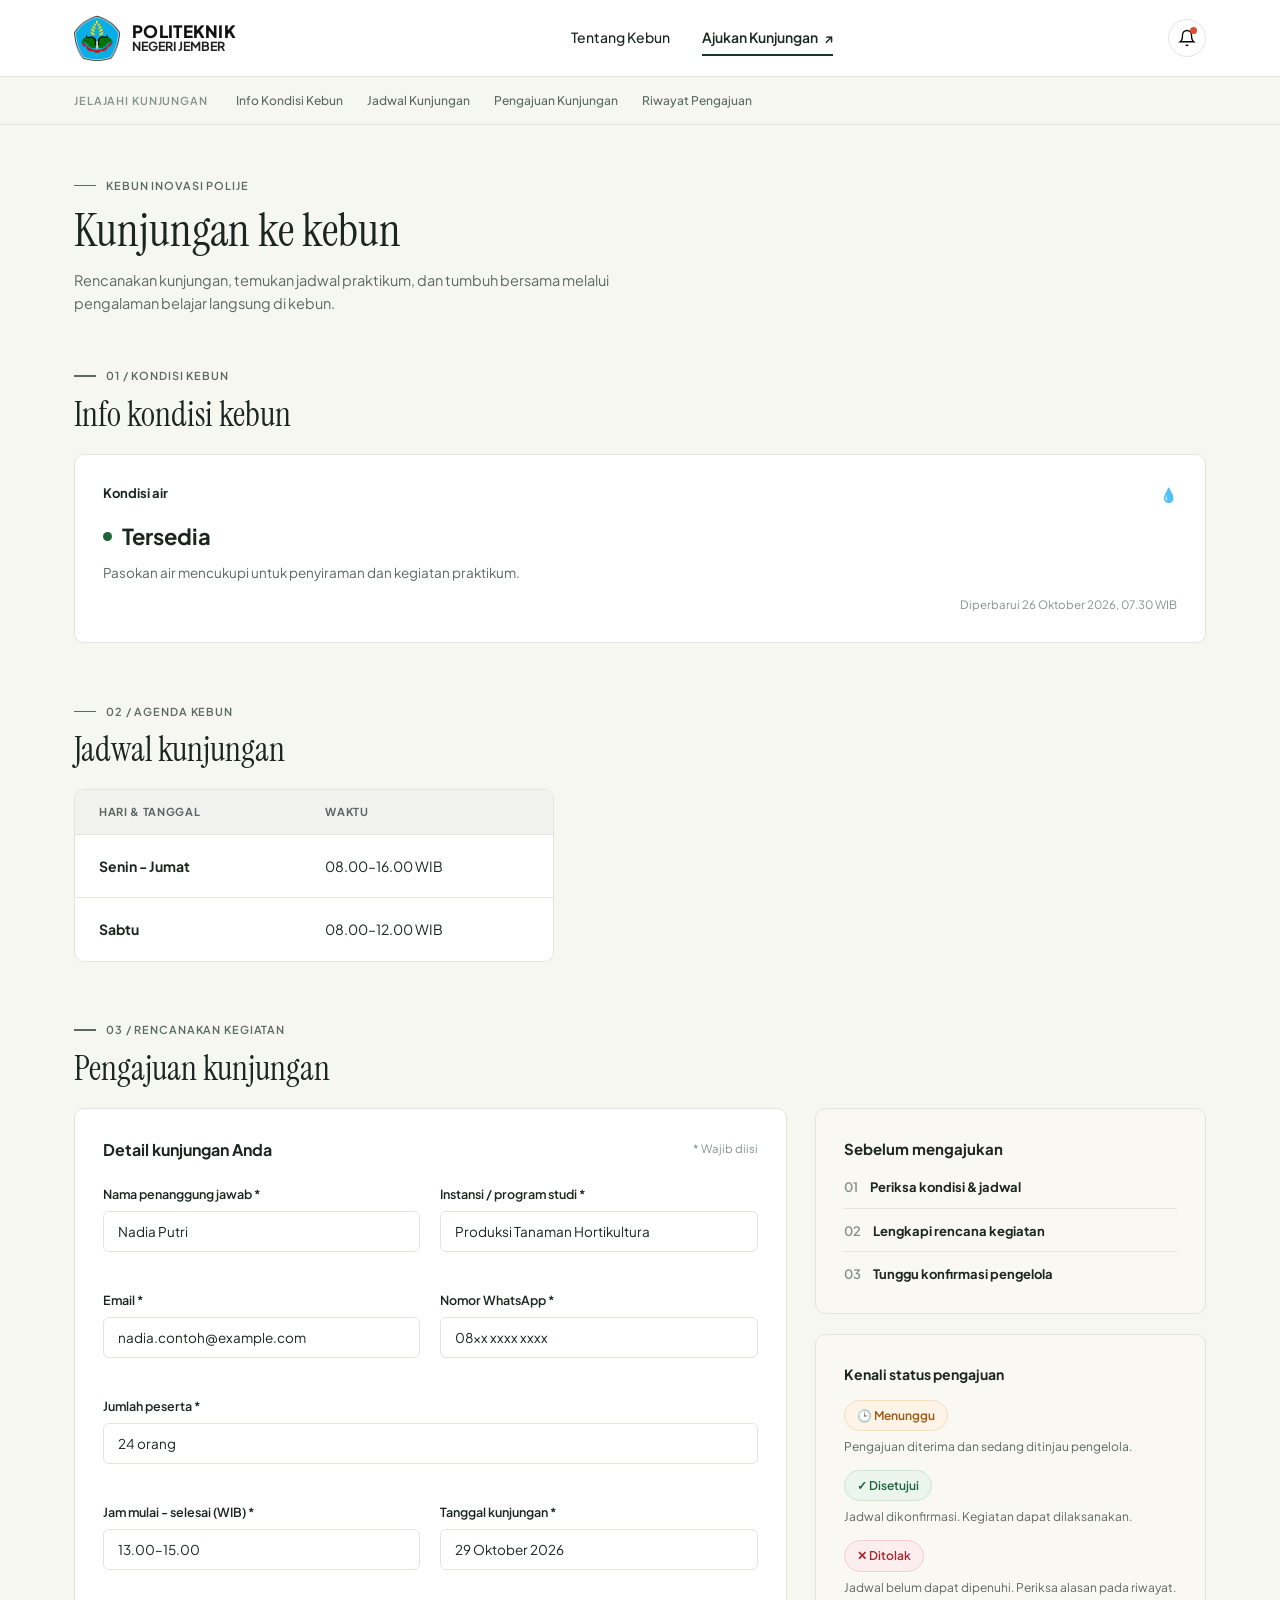
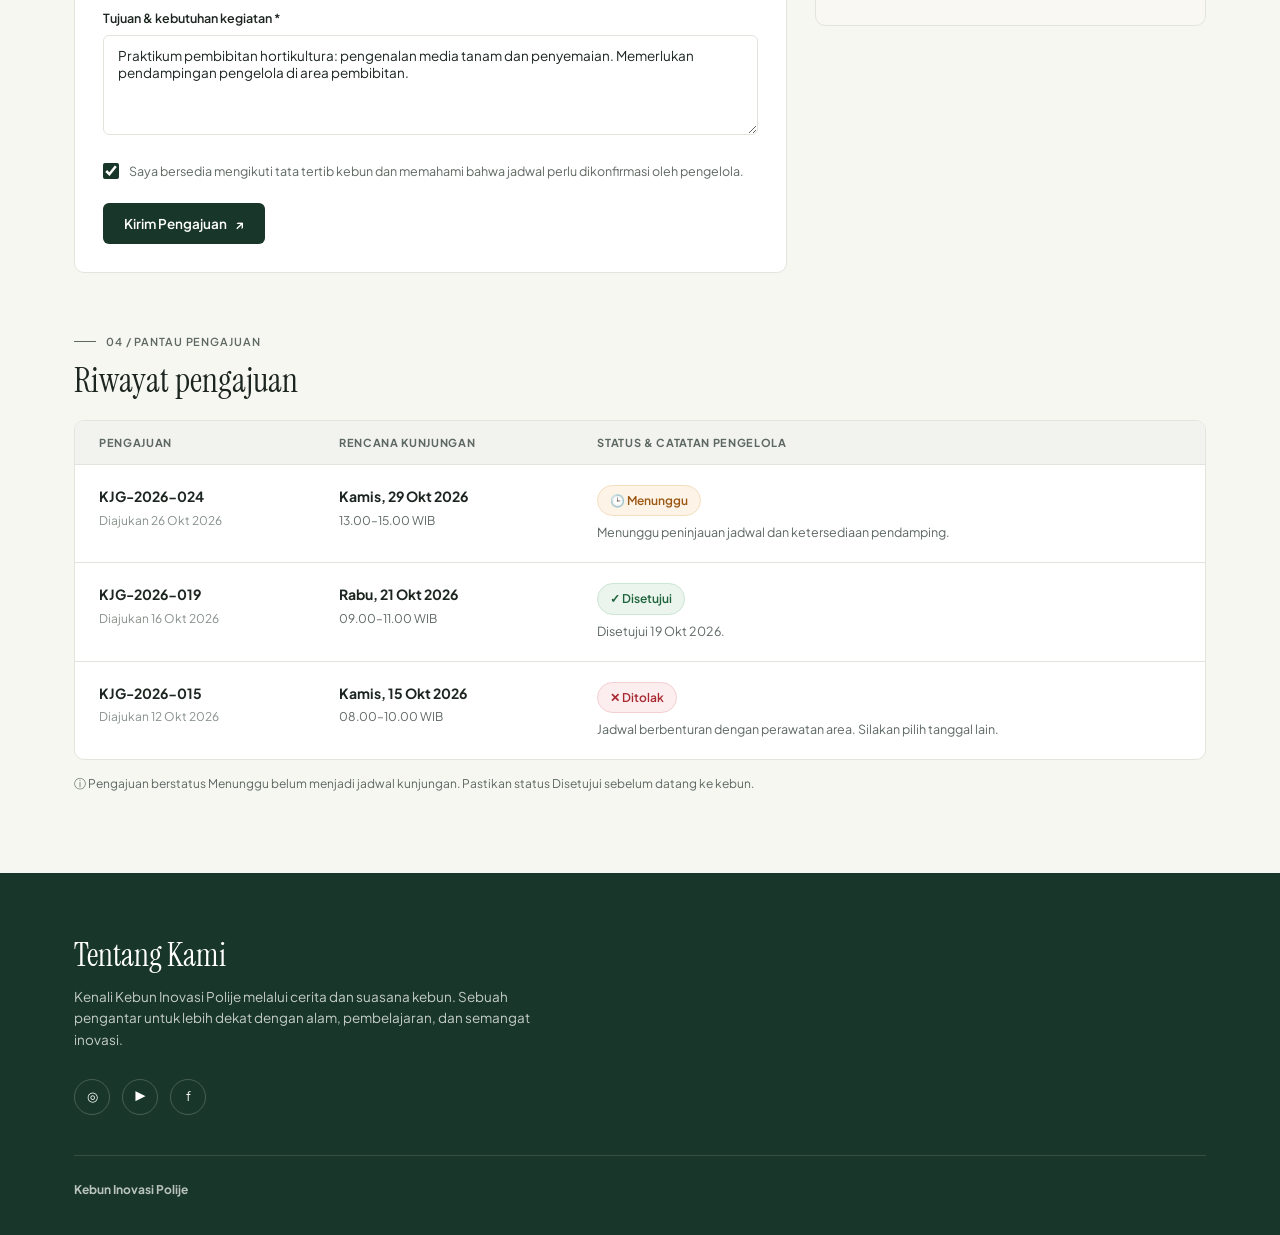
==== kunjungan.html @ e6112f81 "first commit" ====
<!DOCTYPE html>
<html lang="id">
<head>
  <meta charset="UTF-8">
  <meta name="viewport" content="width=device-width, initial-scale=1.0">
  <title>Kunjungan ke Kebun — Kebun Inovasi Polije</title>
  <link rel="stylesheet" href="assets/css/styles.css">
</head>
<body>

  <!-- NAVBAR PENGUNJUNG -->
  <header class="navbar">
    <div class="container navbar-inner">
      <a href="index.html" class="brand-logo">
        <img src="assets/images/logo-polije.png" 
             alt="Logo Polije" 
             onerror="this.src='https://placehold.co/96x96/0A75AD/FFFFFF?text=POLIJE'">
        <div class="brand-text">
          <strong>POLITEKNIK</strong>
          <span>NEGERI JEMBER</span>
        </div>
      </a>

      <div class="nav-links">
        <a href="tentang-kebun.html" class="nav-item">Tentang Kebun</a>
        <a href="kunjungan.html" class="nav-item active">Ajukan Kunjungan <span>↗</span></a>
      </div>

      <button class="bell-btn" onclick="toggleNotifPopover(event)" title="Notifikasi">
        <svg width="18" height="18" fill="none" stroke="currentColor" stroke-width="1.8" viewBox="0 0 24 24">
          <path d="M18 8A6 6 0 0 0 6 8c0 7-3 9-3 9h18s-3-2-3-9"></path>
          <path d="M13.73 21a2 2 0 0 1-3.46 0"></path>
        </svg>
        <span class="bell-dot"></span>
      </button>
    </div>

    <!-- POPOVER NOTIFIKASI -->
    <div class="notif-popover" id="notifPopover">
      <div style="display:flex; justify-content:space-between; align-items:center; margin-bottom:12px;">
        <strong style="font-size:13.5px;">Notifikasi</strong>
        <span style="font-size:11.5px; color:var(--text-light);">2 baru</span>
      </div>
      <div class="notif-item-mini approved">
        <div style="display:flex; gap:8px; align-items:flex-start;">
          <span style="color:var(--status-green-text); font-weight:bold;">✓</span>
          <div>
            <strong style="display:block; color:var(--text-main);">Disetujui</strong>
            <span style="color:var(--text-muted); font-size:11.5px;">KJ-2026-018 • Rabu, 21 Okt 2026 • 09.00–11.00 WIB</span>
          </div>
        </div>
      </div>
      <div class="notif-item-mini rejected">
        <div style="display:flex; gap:8px; align-items:flex-start;">
          <span style="color:var(--status-red-text); font-weight:bold;">✕</span>
          <div>
            <strong style="display:block; color:var(--text-main);">Ditolak</strong>
            <span style="color:var(--text-muted); font-size:11.5px;">KJ-2026-015 • Kamis, 15 Okt 2026 • 08.00–10.00 WIB</span>
          </div>
        </div>
      </div>
      <a href="notifikasi.html" class="btn btn-primary" style="width:100%; padding:9px;">
        Lihat selengkapnya
      </a>
    </div>
  </header>

  <main style="flex:1;">
    <div class="subnav">
      <div class="container subnav-inner">
        <div class="subnav-left">
          <span class="subnav-label">JELAJAHI KUNJUNGAN</span>
          <div class="subnav-links">
            <a href="#info-kondisi">Info Kondisi Kebun</a>
            <a href="#jadwal-kunjungan">Jadwal Kunjungan</a>
            <a href="#form-pengajuan">Pengajuan Kunjungan</a>
            <a href="#riwayat-pengajuan">Riwayat Pengajuan</a>
          </div>
        </div>
      </div>
    </div>

    <div class="container" style="padding-top:44px;">
      <div class="eyebrow">KEBUN INOVASI POLIJE</div>
      <h1 class="page-title">Kunjungan ke kebun</h1>
      <p class="subtitle" style="margin-bottom:44px;">
        Rencanakan kunjungan, temukan jadwal praktikum, dan tumbuh bersama melalui pengalaman belajar langsung di kebun.
      </p>

      <!-- 01 / KONDISI KEBUN -->
      <div id="info-kondisi" style="margin-bottom:52px;">
        <div class="eyebrow">01 / KONDISI KEBUN</div>
        <h2 class="section-title" style="margin-bottom:20px;">Info kondisi kebun</h2>
        <div class="card">
          <div style="display:flex; justify-content:space-between; align-items:center; margin-bottom:14px;">
            <strong style="font-size:13px;">Kondisi air</strong>
            <span style="color:var(--text-muted);">💧</span>
          </div>
          <div style="display:flex; align-items:center; gap:10px; margin-bottom:8px;">
            <span id="publicWaterDot" style="width:9px; height:9px; border-radius:50%; background:#1E633A; display:inline-block;"></span>
            <strong id="publicWaterStatus" style="font-size:22px;">Tersedia</strong>
          </div>
          <p id="publicWaterDesc" style="color:var(--text-muted); font-size:13.5px;">
            Pasokan air mencukupi untuk penyiraman dan kegiatan praktikum.
          </p>
          <div style="text-align:right; font-size:11.5px; color:var(--text-light); margin-top:12px;" id="publicWaterTime">
            Diperbarui 26 Oktober 2026, 07.30 WIB
          </div>
        </div>
      </div>

      <!-- 02 / AGENDA KEBUN -->
      <div id="jadwal-kunjungan" style="margin-bottom:52px;">
        <div class="eyebrow">02 / AGENDA KEBUN</div>
        <h2 class="section-title" style="margin-bottom:20px;">Jadwal kunjungan</h2>
        <div class="table-card" style="max-width:480px;">
          <table class="data-table">
            <thead>
              <tr>
                <th>HARI & TANGGAL</th>
                <th>WAKTU</th>
              </tr>
            </thead>
            <tbody>
              <tr>
                <td><strong>Senin - Jumat</strong></td>
                <td>08.00–16.00 WIB</td>
              </tr>
              <tr>
                <td><strong>Sabtu</strong></td>
                <td>08.00–12.00 WIB</td>
              </tr>
            </tbody>
          </table>
        </div>
      </div>

      <!-- 03 / RENCANAKAN KEGIATAN -->
      <div id="form-pengajuan" style="margin-bottom:52px;">
        <div class="eyebrow">03 / RENCANAKAN KEGIATAN</div>
        <h2 class="section-title" style="margin-bottom:20px;">Pengajuan kunjungan</h2>

        <div style="display:grid; grid-template-columns: 1.55fr 0.85fr; gap:28px; align-items:start;">
          <form class="card" onsubmit="submitVisitForm(event)">
            <div style="display:flex; justify-content:space-between; align-items:center; margin-bottom:22px;">
              <strong style="font-size:16px;">Detail kunjungan Anda</strong>
              <span style="font-size:11.5px; color:var(--text-light);">* Wajib diisi</span>
            </div>

            <div class="form-grid">
              <div class="form-group">
                <label class="form-label">Nama penanggung jawab *</label>
                <input type="text" id="vName" class="form-input" value="Nadia Putri" required>
              </div>
              <div class="form-group">
                <label class="form-label">Instansi / program studi *</label>
                <input type="text" id="vInstansi" class="form-input" value="Produksi Tanaman Hortikultura" required>
              </div>
              <div class="form-group">
                <label class="form-label">Email *</label>
                <input type="email" id="vEmail" class="form-input" value="nadia.contoh@example.com" required>
              </div>
              <div class="form-group">
                <label class="form-label">Nomor WhatsApp *</label>
                <input type="text" id="vWa" class="form-input" value="08xx xxxx xxxx" required>
              </div>
              <div class="form-group full">
                <label class="form-label">Jumlah peserta *</label>
                <input type="text" id="vPeserta" class="form-input" value="24 orang" required>
              </div>
              <div class="form-group">
                <label class="form-label">Jam mulai - selesai (WIB) *</label>
                <input type="text" id="vWaktu" class="form-input" value="13.00–15.00" required>
              </div>
              <div class="form-group">
                <label class="form-label">Tanggal kunjungan *</label>
                <input type="text" id="vTanggal" class="form-input" value="29 Oktober 2026" required>
              </div>
              <div class="form-group full">
                <label class="form-label">Tujuan & kebutuhan kegiatan *</label>
                <textarea id="vTujuan" class="form-textarea" required>Praktikum pembibitan hortikultura: pengenalan media tanam dan penyemaian. Memerlukan pendampingan pengelola di area pembibitan.</textarea>
              </div>
            </div>

            <label style="display:flex; align-items:center; gap:10px; font-size:12.5px; color:var(--text-muted); margin: 8px 0 22px; cursor:pointer;">
              <input type="checkbox" checked required style="accent-color:var(--primary-dark); width:16px; height:16px;">
              Saya bersedia mengikuti tata tertib kebun dan memahami bahwa jadwal perlu dikonfirmasi oleh pengelola.
            </label>

            <button type="submit" class="btn btn-primary">Kirim Pengajuan <span>↗</span></button>
          </form>

          <div style="display:flex; flex-direction:column; gap:20px;">
            <div class="card" style="background:var(--bg-cream);">
              <strong style="font-size:15px; display:block; margin-bottom:16px;">Sebelum mengajukan</strong>
              <div style="display:flex; flex-direction:column; gap:12px; font-size:13px;">
                <div style="display:flex; gap:12px; padding-bottom:10px; border-bottom:1px solid var(--border-color);">
                  <span style="color:var(--text-light); font-weight:600;">01</span>
                  <strong>Periksa kondisi & jadwal</strong>
                </div>
                <div style="display:flex; gap:12px; padding-bottom:10px; border-bottom:1px solid var(--border-color);">
                  <span style="color:var(--text-light); font-weight:600;">02</span>
                  <strong>Lengkapi rencana kegiatan</strong>
                </div>
                <div style="display:flex; gap:12px;">
                  <span style="color:var(--text-light); font-weight:600;">03</span>
                  <strong>Tunggu konfirmasi pengelola</strong>
                </div>
              </div>
            </div>

            <div class="card" style="background:var(--bg-cream);">
              <strong style="font-size:14px; display:block; margin-bottom:14px;">Kenali status pengajuan</strong>
              <div style="margin-bottom:14px;">
                <span class="badge badge-warning">🕒 Menunggu</span>
                <p style="font-size:12px; color:var(--text-muted); margin-top:6px;">Pengajuan diterima dan sedang ditinjau pengelola.</p>
              </div>
              <div style="margin-bottom:14px;">
                <span class="badge badge-success">✓ Disetujui</span>
                <p style="font-size:12px; color:var(--text-muted); margin-top:6px;">Jadwal dikonfirmasi. Kegiatan dapat dilaksanakan.</p>
              </div>
              <div>
                <span class="badge badge-danger">✕ Ditolak</span>
                <p style="font-size:12px; color:var(--text-muted); margin-top:6px;">Jadwal belum dapat dipenuhi. Periksa alasan pada riwayat.</p>
              </div>
            </div>
          </div>
        </div>
      </div>

      <!-- 04 / PANTAU PENGAJUAN -->
      <div id="riwayat-pengajuan">
        <div class="eyebrow">04 / PANTAU PENGAJUAN</div>
        <h2 class="section-title" style="margin-bottom:20px;">Riwayat pengajuan</h2>
        <div class="table-card">
          <table class="data-table">
            <thead>
              <tr>
                <th>PENGAJUAN</th>
                <th>RENCANA KUNJUNGAN</th>
                <th>STATUS & CATATAN PENGELOLA</th>
              </tr>
            </thead>
            <tbody id="publicHistoryTableBody"></tbody>
          </table>
        </div>
        <p style="font-size:12px; color:var(--text-muted); margin-top:14px;">
          ⓘ Pengajuan berstatus Menunggu belum menjadi jadwal kunjungan. Pastikan status Disetujui sebelum datang ke kebun.
        </p>
      </div>
    </div>
  </main>

  <footer class="footer-public">
    <div class="container">
      <h2 class="serif-heading">Tentang Kami</h2>
      <p>
        Kenali Kebun Inovasi Polije melalui cerita dan suasana kebun. Sebuah pengantar untuk lebih dekat dengan alam, pembelajaran, dan semangat inovasi.
      </p>
      <div class="social-links">
        <a href="#!" class="social-btn" title="Instagram" aria-label="Instagram">◎</a>
        <a href="#!" class="social-btn" title="YouTube" aria-label="YouTube">▶</a>
        <a href="#!" class="social-btn" title="Facebook" aria-label="Facebook">f</a>
      </div>
      <div class="footer-bottom">
        <strong>Kebun Inovasi Polije</strong>
      </div>
    </div>
  </footer>

  <script src="assets/js/app.js"></script>
  <script>
    function renderKunjunganPage() {
      const water = JSON.parse(localStorage.getItem('polije_water'));
      document.getElementById('publicWaterStatus').textContent = water.status;
      document.getElementById('publicWaterDesc').textContent = water.desc;
      document.getElementById('publicWaterTime').textContent = water.updated;

      const dot = document.getElementById('publicWaterDot');
      dot.style.background = water.status === 'Tersedia' ? '#1E633A' : (water.status === 'Terbatas' ? '#9C5714' : '#A82831');

      const subs = JSON.parse(localStorage.getItem('polije_submissions'));
      const tbody = document.getElementById('publicHistoryTableBody');
      tbody.innerHTML = subs.map(item => {
        const badgeClass = item.status === 'Disetujui' ? 'badge-success' : (item.status === 'Ditolak' ? 'badge-danger' : 'badge-warning');
        const icon = item.status === 'Disetujui' ? '✓' : (item.status === 'Ditolak' ? '✕' : '🕒');
        return `
          <tr>
            <td>
              <strong>${item.id}</strong><br>
              <span style="font-size:12px; color:var(--text-light);">Diajukan ${item.submittedDate}</span>
            </td>
            <td>
              <strong>${item.visitDayDate}</strong><br>
              <span style="font-size:12px; color:var(--text-muted);">${item.time}</span>
            </td>
            <td>
              <span class="badge ${badgeClass}">${icon} ${item.status}</span>
              <p style="font-size:12.5px; color:var(--text-muted); margin-top:6px;">${item.notePublic}</p>
            </td>
          </tr>
        `;
      }).join('');
    }

    function submitVisitForm(e) {
      e.preventDefault();
      const subs = JSON.parse(localStorage.getItem('polije_submissions'));
      const newId = 'KJG-2026-0' + (25 + subs.length);
      const tgl = document.getElementById('vTanggal').value;
      const waktu = document.getElementById('vWaktu').value + ' WIB';

      subs.unshift({
        id: newId,
        submittedDate: '26 Okt 2026',
        visitDayDate: tgl,
        visitDateFull: tgl,
        time: waktu,
        status: 'Menunggu',
        notePublic: 'Menunggu peninjauan jadwal dan ketersediaan pendamping.',
        noteAdmin: 'Menunggu tinjauan',
        pic: document.getElementById('vName').value,
        instansi: document.getElementById('vInstansi').value,
        email: document.getElementById('vEmail').value,
        wa: document.getElementById('vWa').value,
        peserta: document.getElementById('vPeserta').value,
        tujuan: document.getElementById('vTujuan').value
      });

      localStorage.setItem('polije_submissions', JSON.stringify(subs));
      renderKunjunganPage();
      document.getElementById('riwayat-pengajuan').scrollIntoView({ behavior: 'smooth' });
    }

    renderKunjunganPage();
  </script>
</body>
</html>
---- assets/css/styles.css ----
@import url('https://fonts.googleapis.com/css2?family=Instrument+Serif:ital@0;1&family=Plus+Jakarta+Sans:wght@400;500;600;700&display=swap');

:root {
  --bg-main: #F7F7F2;
  --bg-card: #FFFFFF;
  --bg-subtle: #F2F3EE;
  --bg-cream: #F9F8F3;
  --primary-dark: #183629;
  --primary-hover: #224938;
  --text-main: #1C2520;
  --text-muted: #5E6862;
  --text-light: #87918B;
  --border-color: #E2E5DE;
  
  --status-green-bg: #EBF5EE;
  --status-green-text: #1E633A;
  --status-yellow-bg: #FDF4E7;
  --status-yellow-text: #9C5714;
  --status-red-bg: #FCEEEF;
  --status-red-text: #A82831;
}

* {
  box-sizing: border-box;
  margin: 0;
  padding: 0;
}

body {
  background-color: var(--bg-main);
  color: var(--text-main);
  font-family: 'Plus Jakarta Sans', -apple-system, BlinkMacSystemFont, sans-serif;
  line-height: 1.6;
  font-size: 14px;
  min-height: 100vh;
  display: flex;
  flex-direction: column;
}

h1, h2, .serif-heading {
  font-family: 'Instrument Serif', Georgia, serif;
  font-weight: 400;
  line-height: 1.15;
  color: var(--text-main);
}

a {
  text-decoration: none;
  color: inherit;
}

.container {
  max-width: 1180px;
  margin: 0 auto;
  padding: 0 24px;
  width: 100%;
}

/* HEADER & NAVBAR */
.navbar {
  background: var(--bg-card);
  border-bottom: 1px solid var(--border-color);
  position: sticky;
  top: 0;
  z-index: 100;
}

.navbar-inner {
  display: flex;
  align-items: center;
  justify-content: space-between;
  height: 76px;
}

.brand-logo {
  display: flex;
  align-items: center;
  gap: 12px;
  cursor: pointer;
}

.brand-logo img {
  height: 46px;
  width: auto;
  object-fit: contain;
}

.brand-text {
  display: flex;
  flex-direction: column;
  line-height: 1.1;
}

.brand-text strong {
  font-size: 17px;
  font-weight: 800;
  letter-spacing: 0.3px;
  color: #111;
}

.brand-text span {
  font-size: 12.5px;
  font-weight: 700;
  color: #222;
}

.nav-links {
  display: flex;
  align-items: center;
  gap: 32px;
}

.nav-item {
  font-size: 14px;
  font-weight: 500;
  color: var(--text-main);
  padding: 6px 0;
  border-bottom: 2px solid transparent;
  cursor: pointer;
  display: inline-flex;
  align-items: center;
  gap: 6px;
  transition: all 0.2s;
}

.nav-item:hover, .nav-item.active {
  border-bottom-color: var(--primary-dark);
  font-weight: 600;
}

.bell-btn {
  width: 38px;
  height: 38px;
  border-radius: 50%;
  border: 1px solid var(--border-color);
  background: var(--bg-card);
  display: flex;
  align-items: center;
  justify-content: center;
  cursor: pointer;
  position: relative;
  transition: background 0.2s;
}

.bell-btn:hover {
  background: var(--bg-subtle);
}

.bell-dot {
  position: absolute;
  top: 7px;
  right: 8px;
  width: 7px;
  height: 7px;
  border-radius: 50%;
  background: #D94E34;
}

/* SUB-NAVIGATION BAR */
.subnav {
  border-bottom: 1px solid var(--border-color);
  background: var(--bg-main);
  padding: 14px 0;
  font-size: 12px;
}

.subnav-inner {
  display: flex;
  align-items: center;
  justify-content: space-between;
  flex-wrap: wrap;
  gap: 16px;
}

.subnav-left {
  display: flex;
  align-items: center;
  gap: 28px;
}

.subnav-label {
  text-transform: uppercase;
  letter-spacing: 0.08em;
  color: var(--text-light);
  font-size: 11px;
  font-weight: 600;
}

.subnav-links {
  display: flex;
  gap: 24px;
}

.subnav-links a {
  color: var(--text-muted);
  font-weight: 500;
}

.subnav-links a:hover {
  color: var(--primary-dark);
}

/* SECTION HEADERS */
.eyebrow {
  display: inline-flex;
  align-items: center;
  gap: 10px;
  font-size: 11px;
  font-weight: 600;
  text-transform: uppercase;
  letter-spacing: 0.08em;
  color: var(--text-muted);
  margin-bottom: 10px;
}

.eyebrow::before {
  content: "";
  display: inline-block;
  width: 22px;
  height: 1.5px;
  background-color: var(--text-muted);
}

.page-title {
  font-size: 46px;
  margin-bottom: 12px;
}

.section-title {
  font-size: 34px;
  margin-bottom: 8px;
}

.subtitle {
  color: var(--text-muted);
  font-size: 14.5px;
  max-width: 580px;
}

/* BUTTONS & BADGES */
.btn {
  display: inline-flex;
  align-items: center;
  justify-content: center;
  gap: 8px;
  padding: 11px 20px;
  border-radius: 6px;
  font-size: 13.5px;
  font-weight: 600;
  cursor: pointer;
  border: 1px solid transparent;
  transition: all 0.2s;
  font-family: inherit;
}

.btn-primary {
  background: var(--primary-dark);
  color: #fff;
}

.btn-primary:hover {
  background: var(--primary-hover);
}

.btn-outline {
  background: var(--bg-card);
  border-color: var(--border-color);
  color: var(--text-main);
}

.btn-outline:hover {
  background: var(--bg-subtle);
}

.btn-danger-outline {
  background: var(--bg-card);
  border-color: #EBC5C8;
  color: var(--status-red-text);
}

.btn-danger-outline:hover {
  background: var(--status-red-bg);
}

.badge {
  display: inline-flex;
  align-items: center;
  gap: 6px;
  padding: 5px 12px;
  border-radius: 99px;
  font-size: 12px;
  font-weight: 600;
}

.badge-success {
  background: var(--status-green-bg);
  color: var(--status-green-text);
  border: 1px solid #CBE6D4;
}

.badge-warning {
  background: var(--status-yellow-bg);
  color: var(--status-yellow-text);
  border: 1px solid #F5DEC0;
}

.badge-danger {
  background: var(--status-red-bg);
  color: var(--status-red-text);
  border: 1px solid #F4CED1;
}

.badge-role {
  background: var(--bg-subtle);
  border: 1px solid var(--border-color);
  color: var(--text-main);
  padding: 7px 14px;
  border-radius: 6px;
  font-size: 12.5px;
  font-weight: 500;
  display: inline-flex;
  align-items: center;
  gap: 7px;
}

/* CARDS & CONTAINERS */
.card {
  background: var(--bg-card);
  border: 1px solid var(--border-color);
  border-radius: 10px;
  padding: 28px;
}

.divider {
  height: 1px;
  background: var(--border-color);
  margin: 48px 0;
}

/* FILTER PILLS */
.filter-group {
  display: flex;
  gap: 8px;
  margin: 24px 0;
}

.filter-pill {
  padding: 8px 16px;
  border-radius: 6px;
  font-size: 12.5px;
  font-weight: 600;
  border: 1px solid var(--border-color);
  background: var(--bg-card);
  color: var(--text-muted);
  cursor: pointer;
}

.filter-pill.active {
  background: var(--primary-dark);
  color: #fff;
  border-color: var(--primary-dark);
}

/* FORMS */
.form-grid {
  display: grid;
  grid-template-columns: 1fr 1fr;
  gap: 20px;
}

.form-group {
  display: flex;
  flex-direction: column;
  gap: 7px;
  margin-bottom: 18px;
}

.form-group.full {
  grid-column: 1 / -1;
}

.form-label {
  font-size: 12.5px;
  font-weight: 600;
  color: var(--text-main);
}

.form-input, .form-textarea {
  padding: 11px 14px;
  border: 1px solid var(--border-color);
  border-radius: 6px;
  font-size: 13.5px;
  font-family: inherit;
  background: var(--bg-card);
  color: var(--text-main);
  outline: none;
  transition: border-color 0.2s;
}

.form-input:focus, .form-textarea:focus {
  border-color: var(--primary-dark);
}

.form-textarea {
  min-height: 100px;
  resize: vertical;
}

/* RADIO CARDS (UPDATE STATUS AIR) */
.radio-cards {
  display: grid;
  grid-template-columns: repeat(3, 1fr);
  gap: 16px;
  margin-bottom: 22px;
}

.radio-card {
  border: 1px solid var(--border-color);
  border-radius: 8px;
  padding: 14px 16px;
  display: flex;
  align-items: center;
  gap: 10px;
  cursor: pointer;
  background: var(--bg-card);
  font-weight: 500;
}

.radio-card.selected {
  background: #EAECE4;
  border-color: var(--primary-dark);
  font-weight: 600;
}

/* TABLES */
.table-card {
  background: var(--bg-card);
  border: 1px solid var(--border-color);
  border-radius: 10px;
  overflow: hidden;
}

.data-table {
  width: 100%;
  border-collapse: collapse;
  text-align: left;
}

.data-table th {
  background: var(--bg-subtle);
  padding: 13px 24px;
  font-size: 11px;
  font-weight: 700;
  text-transform: uppercase;
  letter-spacing: 0.06em;
  color: var(--text-muted);
  border-bottom: 1px solid var(--border-color);
}

.data-table td {
  padding: 20px 24px;
  border-bottom: 1px solid var(--border-color);
  vertical-align: top;
}

.data-table tr:last-child td {
  border-bottom: none;
}

.data-table tr.selected-row {
  background: #F4F5EF;
}

/* NOTIFICATION DROPDOWN POPOVER */
.notif-popover {
  position: absolute;
  top: 84px;
  right: max(24px, calc((100vw - 1180px)/2 + 24px));
  width: 340px;
  background: var(--bg-card);
  border: 1px solid var(--border-color);
  border-radius: 10px;
  box-shadow: 0 12px 32px rgba(0,0,0,0.12);
  padding: 16px;
  z-index: 200;
  display: none;
}

.notif-popover.show {
  display: block;
}

.notif-item-mini {
  padding: 12px;
  border-radius: 8px;
  margin-bottom: 10px;
  font-size: 12.5px;
  border: 1px solid var(--border-color);
}

.notif-item-mini.approved {
  background: #F4F9F5;
  border-color: #D5E9DC;
}

.notif-item-mini.rejected {
  background: #FDF6F6;
  border-color: #F3D8DA;
}

/* ORG CHART */
.org-chart {
  display: flex;
  flex-direction: column;
  align-items: center;
  margin-top: 32px;
}

.org-box {
  background: var(--bg-card);
  border: 1px solid var(--border-color);
  border-radius: 8px;
  padding: 18px 24px;
  width: 280px;
  text-align: left;
}

.org-box small {
  font-size: 10px;
  text-transform: uppercase;
  letter-spacing: 0.06em;
  color: var(--text-light);
  display: block;
  margin-bottom: 4px;
}

.org-box strong {
  font-size: 15px;
  display: block;
  margin-bottom: 2px;
}

.org-box span {
  font-size: 12.5px;
  color: var(--text-muted);
}

.org-line-v {
  width: 1px;
  height: 24px;
  background: var(--border-color);
}

.org-children {
  display: grid;
  grid-template-columns: repeat(3, 1fr);
  gap: 24px;
  width: 100%;
  position: relative;
  padding-top: 24px;
}

.org-children::before {
  content: "";
  position: absolute;
  top: 0;
  left: 16.66%;
  right: 16.66%;
  height: 1px;
  background: var(--border-color);
}

/* FOOTER */
.footer-public {
  background: var(--primary-dark);
  color: #fff;
  padding: 64px 0 36px;
  margin-top: 80px;
}

.footer-public h2 {
  color: #fff;
  font-size: 32px;
  margin-bottom: 12px;
}

.footer-public p {
  color: rgba(255,255,255,0.75);
  max-width: 460px;
  font-size: 13.5px;
  margin-bottom: 28px;
}

.social-links {
  display: flex;
  gap: 12px;
  margin-bottom: 40px;
}

.social-btn {
  width: 36px;
  height: 36px;
  border-radius: 50%;
  border: 1px solid rgba(255,255,255,0.2);
  display: inline-flex;
  align-items: center;
  justify-content: center;
  color: #fff;
  font-size: 13px;
}

.footer-bottom {
  border-top: 1px solid rgba(255,255,255,0.12);
  padding-top: 24px;
  font-size: 12px;
  color: rgba(255,255,255,0.7);
}

.footer-admin {
  background: var(--primary-dark);
  color: #fff;
  padding: 28px 0;
  margin-top: auto;
}

@media (max-width: 860px) {
  .form-grid, .org-children, .radio-cards {
    grid-template-columns: 1fr;
  }
  .org-children::before {
    display: none;
  }
}
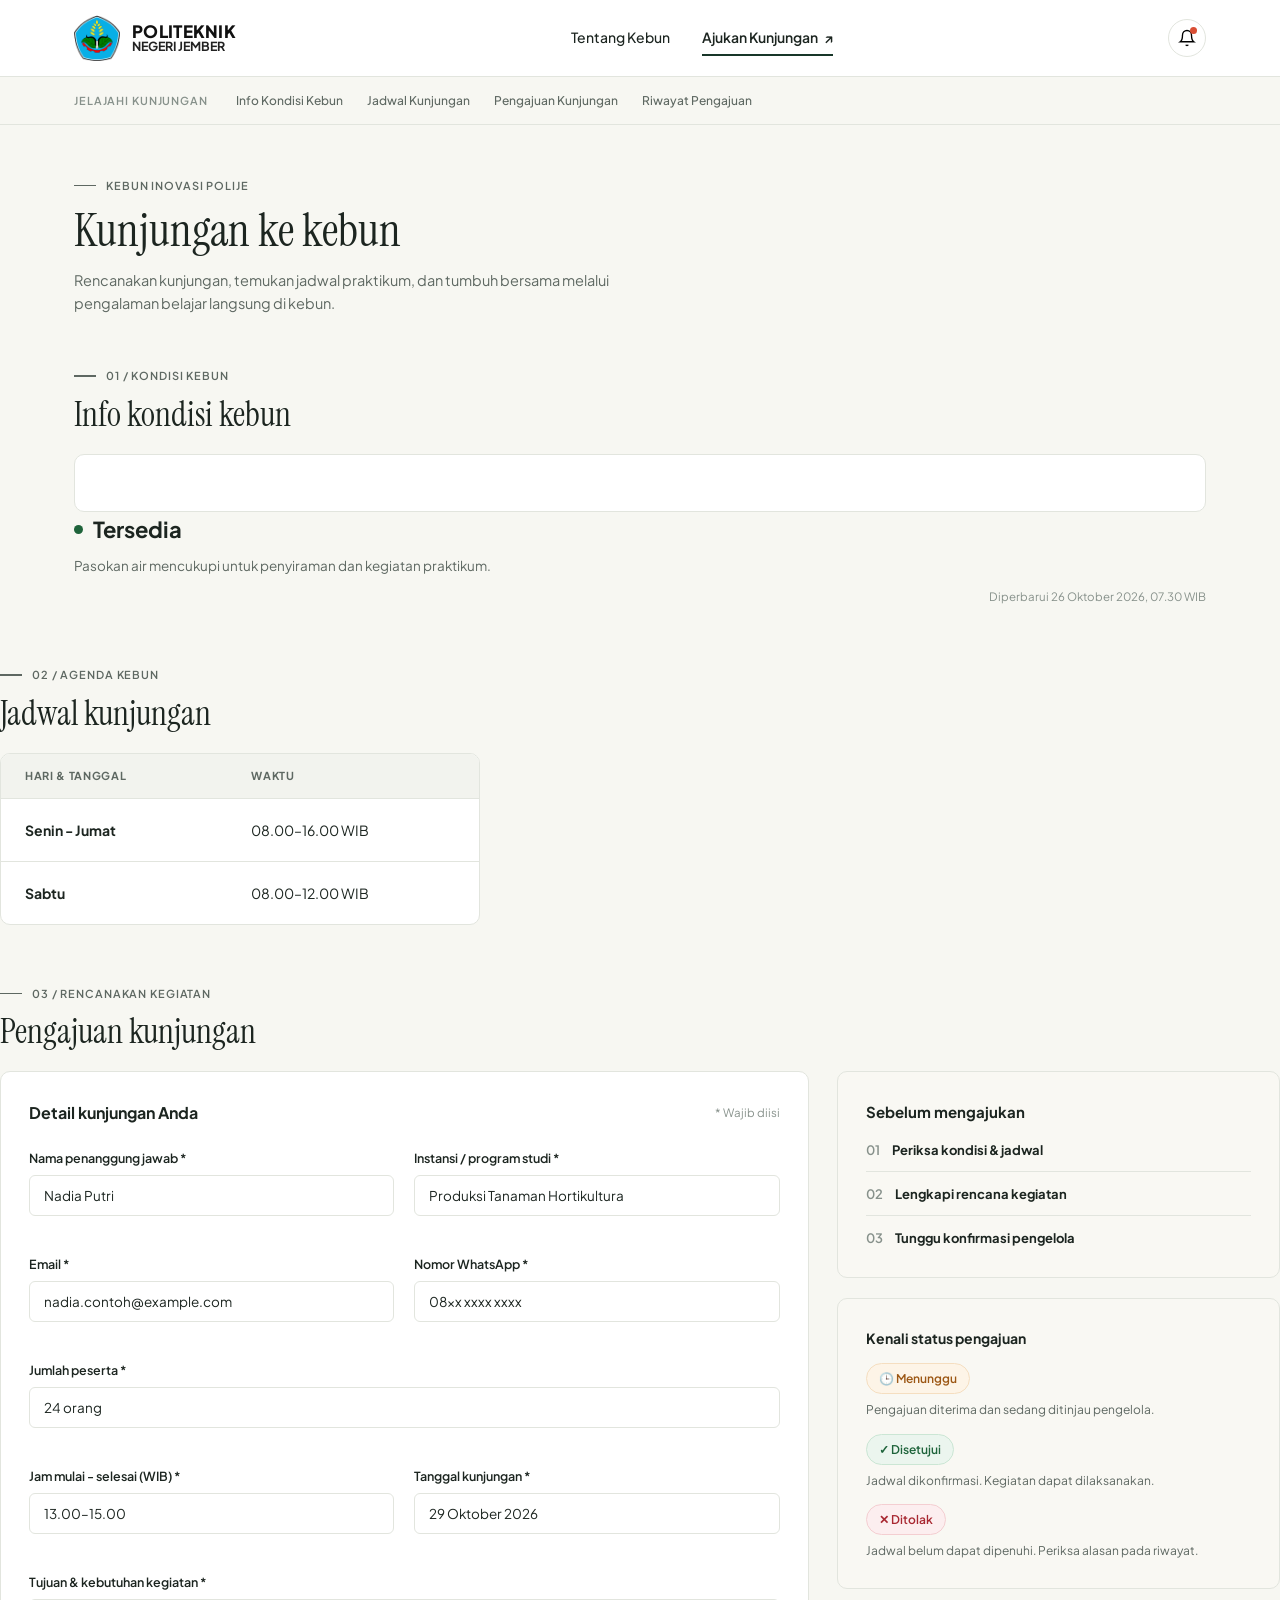
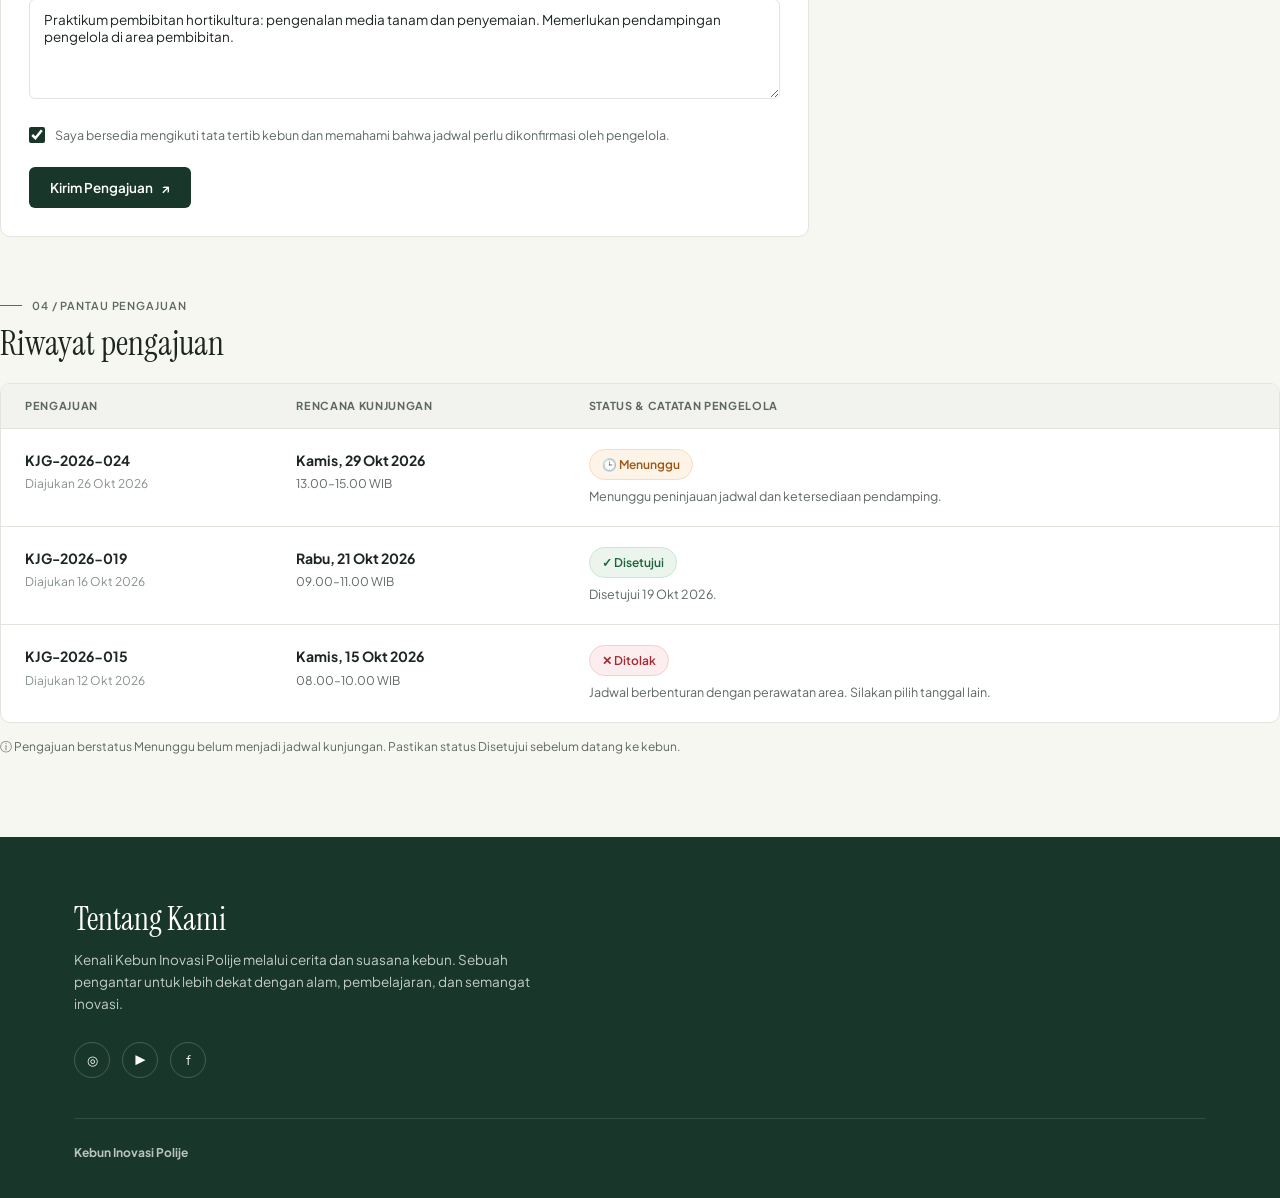
==== commit 738d1572: "delet air" ====
--- a/kunjungan.html
+++ b/kunjungan.html
@@ -7,8 +7,7 @@
   <link rel="stylesheet" href="assets/css/styles.css">
 </head>
 <body>
-
-  <!-- NAVBAR PENGUNJUNG -->
+<!-- navbar -->
   <header class="navbar">
     <div class="container navbar-inner">
       <a href="index.html" class="brand-logo">
@@ -92,9 +91,6 @@
         <div class="eyebrow">01 / KONDISI KEBUN</div>
         <h2 class="section-title" style="margin-bottom:20px;">Info kondisi kebun</h2>
         <div class="card">
-          <div style="display:flex; justify-content:space-between; align-items:center; margin-bottom:14px;">
-            <strong style="font-size:13px;">Kondisi air</strong>
-            <span style="color:var(--text-muted);">💧</span>
           </div>
           <div style="display:flex; align-items:center; gap:10px; margin-bottom:8px;">
             <span id="publicWaterDot" style="width:9px; height:9px; border-radius:50%; background:#1E633A; display:inline-block;"></span>
